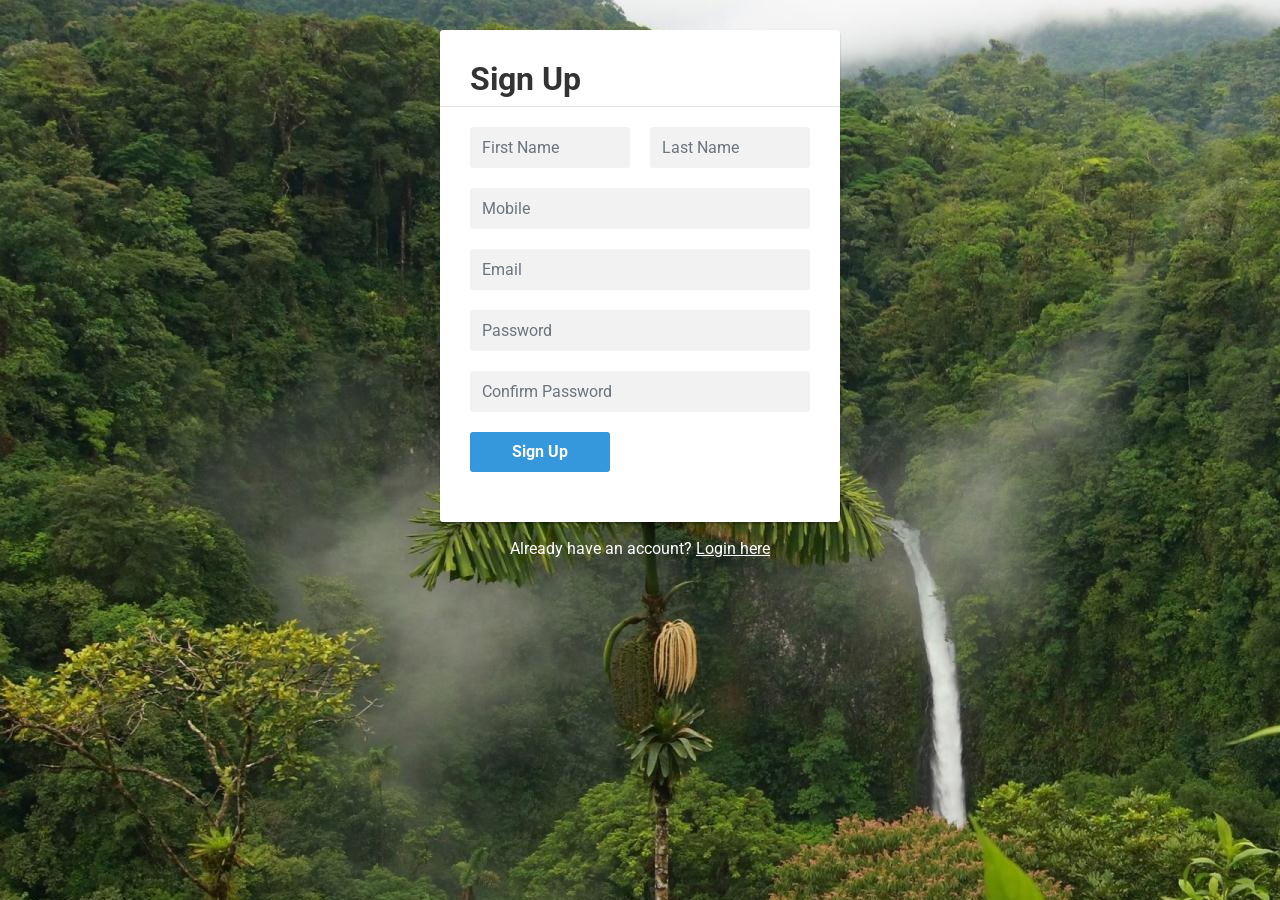
==== signup.html @ c091f051 "bootstrappp" ====
<!DOCTYPE html>
<html lang="en">
<head>
<meta charset="utf-8">
<meta name="viewport" content="width=device-width, initial-scale=1, shrink-to-fit=no">
<link rel="stylesheet" href="https://fonts.googleapis.com/css?family=Roboto:400,700">
<title> Signup Form </title>
<link rel="stylesheet" href="https://stackpath.bootstrapcdn.com/bootstrap/4.5.0/css/bootstrap.min.css">
<link rel="stylesheet" href="https://maxcdn.bootstrapcdn.com/font-awesome/4.7.0/css/font-awesome.min.css">
<script src="https://code.jquery.com/jquery-3.5.1.min.js"></script>
<script src="https://cdn.jsdelivr.net/npm/popper.js@1.16.0/dist/umd/popper.min.js"></script>
<script src="https://stackpath.bootstrapcdn.com/bootstrap/4.5.0/js/bootstrap.min.js"></script> 
<style>
body {
	color: #fff;
	background: #3598dc;
	font-family: 'Roboto', sans-serif;
    background-image: url("pictures/pic33.jpg");
}
.form-control {
	height: 41px;
	background: #f2f2f2;
	box-shadow: none !important;
	border: none;
}
.form-control:focus {
	background: #e2e2e2;
}
.form-control, .btn {        
	border-radius: 3px;
}
.signup-form {
	width: 400px;
	margin: 30px auto;
}
.signup-form form {
	color: #999;
	border-radius: 3px;
	margin-bottom: 15px;
	background: #fff;
	box-shadow: 0px 2px 2px rgba(0, 0, 0, 0.3);
	padding: 30px;
}
.signup-form h2  {
	color: #333;
	font-weight: bold;
	margin-top: 0;
}
.signup-form hr  {
	margin: 0 -30px 20px;
}    
.signup-form .form-group {
	margin-bottom: 20px;
}
.signup-form input[type="checkbox"] {
	margin-top: 3px;
}
.signup-form .row div:first-child {
	padding-right: 10px;
}
.signup-form .row div:last-child {
	padding-left: 10px;
}
.signup-form .btn {        
	font-size: 16px;
	font-weight: bold;
	background: #3598dc;
	border: none;
	min-width: 140px;
}
.signup-form .btn:hover, .signup-form .btn:focus {
	background: #2389cd !important;
	outline: none;
}
.signup-form a {
	color: #fff;
	text-decoration: underline;
}
.signup-form a:hover {
	text-decoration: none;
}
.signup-form form a {
	color: #3598dc;
	text-decoration: none;
}	
.signup-form form a:hover {
	text-decoration: underline;
}
.signup-form .hint-text  {
	padding-bottom: 15px;
	text-align: center;
}
</style>
</head>
<body>
<div class="signup-form">
    <form>
		<h2>Sign Up</h2>
		
		<hr>
        <div class="form-group">
			<div class="row">
				<div class="col"><input type="text" class="form-control" name="first_name" placeholder="First Name" required="required"></div>
				<div class="col"><input type="text" class="form-control" name="last_name" placeholder="Last Name" required="required"></div>
			</div>        	
        </div>
        <div class="form-group">
        	<input type="number" class="form-control" name="mobile" placeholder="Mobile" required="required">
        </div>
        <div class="form-group">
        	<input type="email" class="form-control" name="email" placeholder="Email" required="required">
        </div>
		<div class="form-group">
            <input type="password" class="form-control" name="password" placeholder="Password" required="required">
        </div>
		<div class="form-group">
            <input type="password" class="form-control" name="confirm_password" placeholder="Confirm Password" required="required">
        </div>        
       
		<div class="form-group">
            <button type="submit" class="btn btn-primary btn-lg">Sign Up</button>
        </div>
    </form>
	<div class="hint-text">Already have an account? <a href="#">Login here</a></div>
</div>
</body>
</html>
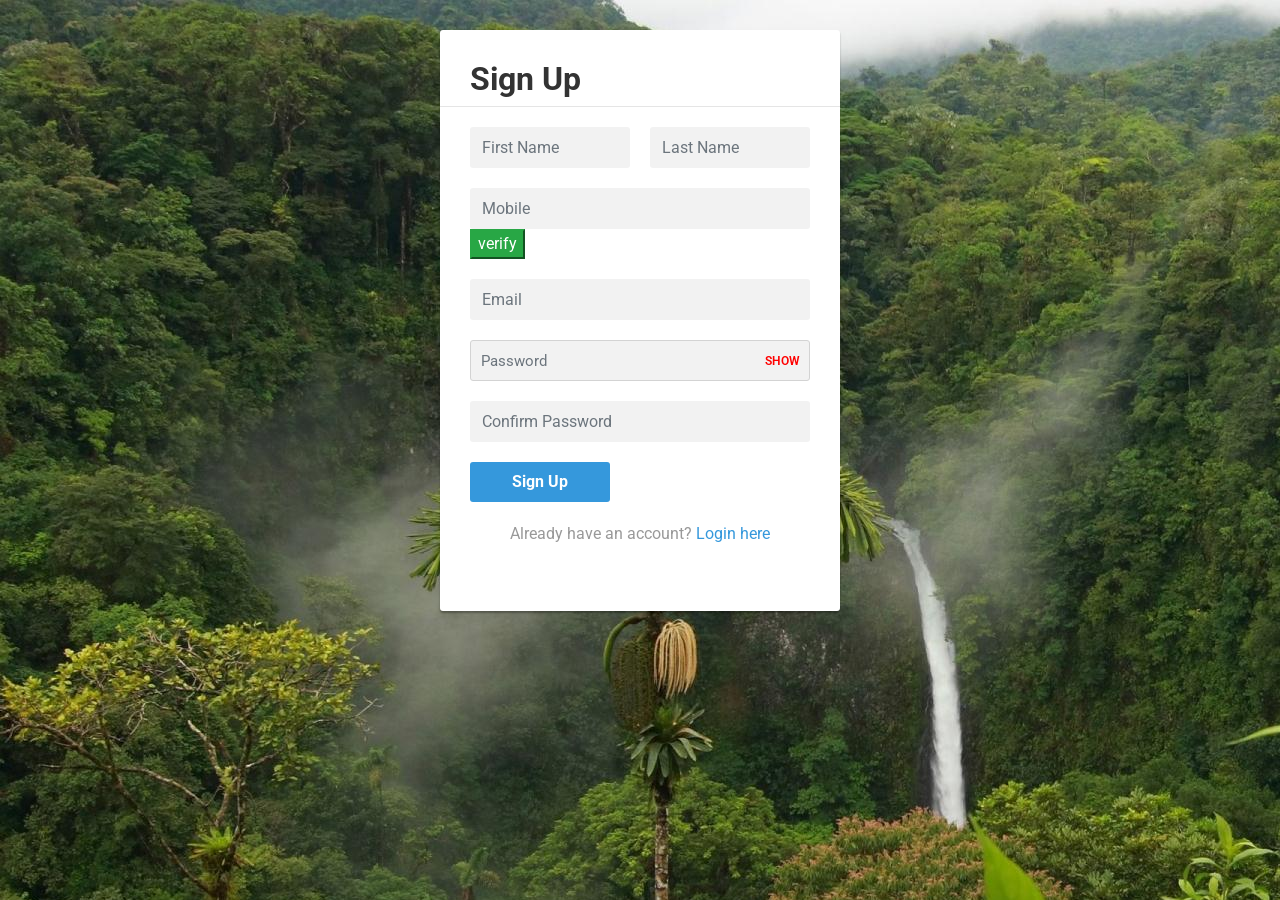
==== commit ad997cb0: "updation tourism" ====
--- a/signup.html
+++ b/signup.html
@@ -10,91 +10,12 @@
 <script src="https://code.jquery.com/jquery-3.5.1.min.js"></script>
 <script src="https://cdn.jsdelivr.net/npm/popper.js@1.16.0/dist/umd/popper.min.js"></script>
 <script src="https://stackpath.bootstrapcdn.com/bootstrap/4.5.0/js/bootstrap.min.js"></script> 
-<style>
-body {
-	color: #fff;
-	background: #3598dc;
-	font-family: 'Roboto', sans-serif;
-    background-image: url("pictures/pic33.jpg");
-}
-.form-control {
-	height: 41px;
-	background: #f2f2f2;
-	box-shadow: none !important;
-	border: none;
-}
-.form-control:focus {
-	background: #e2e2e2;
-}
-.form-control, .btn {        
-	border-radius: 3px;
-}
-.signup-form {
-	width: 400px;
-	margin: 30px auto;
-}
-.signup-form form {
-	color: #999;
-	border-radius: 3px;
-	margin-bottom: 15px;
-	background: #fff;
-	box-shadow: 0px 2px 2px rgba(0, 0, 0, 0.3);
-	padding: 30px;
-}
-.signup-form h2  {
-	color: #333;
-	font-weight: bold;
-	margin-top: 0;
-}
-.signup-form hr  {
-	margin: 0 -30px 20px;
-}    
-.signup-form .form-group {
-	margin-bottom: 20px;
-}
-.signup-form input[type="checkbox"] {
-	margin-top: 3px;
-}
-.signup-form .row div:first-child {
-	padding-right: 10px;
-}
-.signup-form .row div:last-child {
-	padding-left: 10px;
-}
-.signup-form .btn {        
-	font-size: 16px;
-	font-weight: bold;
-	background: #3598dc;
-	border: none;
-	min-width: 140px;
-}
-.signup-form .btn:hover, .signup-form .btn:focus {
-	background: #2389cd !important;
-	outline: none;
-}
-.signup-form a {
-	color: #fff;
-	text-decoration: underline;
-}
-.signup-form a:hover {
-	text-decoration: none;
-}
-.signup-form form a {
-	color: #3598dc;
-	text-decoration: none;
-}	
-.signup-form form a:hover {
-	text-decoration: underline;
-}
-.signup-form .hint-text  {
-	padding-bottom: 15px;
-	text-align: center;
-}
-</style>
+<link rel="stylesheet" href="style.css">
 </head>
+
 <body>
 <div class="signup-form">
-    <form>
+    <form action="success.html" name="form1">
 		<h2>Sign Up</h2>
 		
 		<hr>
@@ -105,23 +26,35 @@
 			</div>        	
         </div>
         <div class="form-group">
-        	<input type="number" class="form-control" name="mobile" placeholder="Mobile" required="required">
+        	<input type="text" class="form-control" name="text2" placeholder="Mobile"   required="required">
+        <button type="submit" class="btn-success" value="verify" onclick="phonenumber(document.form1.text2)" >verify</button>
         </div>
         <div class="form-group">
-        	<input type="email" class="form-control" name="email" placeholder="Email" required="required">
+        <div class="form-group">
+        	<input type="email" name="text1" class="form-control" id="username" placeholder="Email"  onkeyclick="ValidateEmail()" required="required">
         </div>
+		<div class="form-group" id="passwordInput" >
+            <input id="pass" type="password" class="form-control" name="pass" placeholder="Password" required="required">
+            <span id="showHide">SHOW</span>
+        </div>
+        
+        <div id="passwordStrength" class="form-group">
+             <span id="poor"></span>
+             <span id="weak"></span>
+             <span id="strong"></span>
+           </div>
+        <div id="passwordInfo" class="form-group"></div>
 		<div class="form-group">
-            <input type="password" class="form-control" name="password" placeholder="Password" required="required">
-        </div>
-		<div class="form-group">
-            <input type="password" class="form-control" name="confirm_password" placeholder="Confirm Password" required="required">
-        </div>        
+            <input id="confirm_pass" type="password" class="form-control" name="confirm_pass" placeholder="Confirm Password"  onkeyup="validate_password()" required="required">
+        </div>    
+        <span id="wrong_pass_alert"></span>    
        
 		<div class="form-group">
-            <button type="submit" class="btn btn-primary btn-lg">Sign Up</button>
+            <button id="create" type="submit" class="btn btn-primary btn-lg" onclick="wrong_pass_alert()">Sign Up</button>
         </div>
     </form>
-	<div class="hint-text">Already have an account? <a href="#">Login here</a></div>
+	<div class="hint-text">Already have an account? <a href="login.html">Login here</a></div>
+    <script src="script.js"></script>
 </div>
 </body>
 </html>
--- a/style.css
+++ b/style.css
@@ -0,0 +1,163 @@
+.img-fluid
+{
+    display: block;
+  margin-left: auto;
+  margin-right: auto;
+  width: 60%;
+}
+body {
+	color: #fff;
+	background: #3598dc;
+	font-family: 'Roboto', sans-serif;
+    background-image: url("pictures/pic33.jpg");
+}
+
+
+#passwordInput{
+    width: 100%;
+    display: flex;
+    position: relative;
+}
+ #passwordInput input[type="password"], #passwordInput input[type="text"]{
+    width: 100%;
+    padding: 10px;
+    border: 1px solid lightgrey;
+    font-size: 15px;
+    
+}
+
+#passwordInput #showHide{
+  font-size: 12px;
+    font-weight: 600;
+   position: absolute;
+   color:red;
+    right: 10px;
+    top: 50%;
+    transform: translateY(-50%);
+    cursor: pointer;
+    user-select: none;
+}
+#passwordStrength{
+    width: 30%;
+    height: 5px;
+    margin: 5px 0;
+    display: none;
+}
+#passwordStrength span{
+  position: relative;
+  height: 100%;
+  width: 100%;
+  background: lightgrey;
+  border-radius: 5px;
+}
+ #passwordStrength span:nth-child(2){
+  margin: 0 3px;
+}
+#passwordStrength span.active:before{
+  position: absolute;
+  content: '';
+  top: 0;
+  left: 0;
+  height: 100%;
+  width: 100%;
+  border-radius: 5px;
+}
+#passwordStrength span#poor:before{
+  background-color: #ff4757;
+}
+#passwordStrength span#weak:before{
+  background-color: orange;
+}
+#passwordStrength span#strong:before{
+  background-color: #23ad5c;
+}
+#passwordInfo{
+  font-size: 15px;
+}
+#passwordInfo #poor{
+  color: red;
+}
+#passwordInfo #weak{
+  color: orange;
+}
+#passwordInfo #strong{
+  color: green;
+}
+
+.displayBadge{
+	margin-top: 5%; 
+	display: none; 
+	text-align :center;}
+.form-control {
+	height: 41px;
+	background: #f2f2f2;
+	box-shadow: none !important;
+	border: none;
+}
+.form-control:focus {
+	background: #e2e2e2;
+}
+.form-control, .btn {        
+	border-radius: 3px;
+}
+.signup-form {
+	width: 400px;
+	margin: 30px auto;
+}
+.signup-form form {
+	color: #999;
+	border-radius: 3px;
+	margin-bottom: 15px;
+	background: #fff;
+	box-shadow: 0px 2px 2px rgba(0, 0, 0, 0.3);
+	padding: 30px;
+}
+.signup-form h2  {
+	color: #333;
+	font-weight: bold;
+	margin-top: 0;
+}
+.signup-form hr  {
+	margin: 0 -30px 20px;
+}    
+.signup-form .form-group {
+	margin-bottom: 20px;
+}
+.signup-form input[type="checkbox"] {
+	margin-top: 3px;
+}
+.signup-form .row div:first-child {
+	padding-right: 10px;
+}
+.signup-form .row div:last-child {
+	padding-left: 10px;
+}
+.signup-form .btn {        
+	font-size: 16px;
+	font-weight: bold;
+	background: #3598dc;
+	border: none;
+	min-width: 140px;
+}
+.signup-form .btn:hover, .signup-form .btn:focus {
+	background: #2389cd !important;
+	outline: none;
+}
+.signup-form a {
+	color: #fff;
+	text-decoration: underline;
+}
+.signup-form a:hover {
+	text-decoration: none;
+}
+.signup-form form a {
+	color: #3598dc;
+	text-decoration: none;
+}	
+.signup-form form a:hover {
+	text-decoration: underline;
+}
+.signup-form .hint-text  {
+	padding-bottom: 15px;
+	text-align: center;
+}
